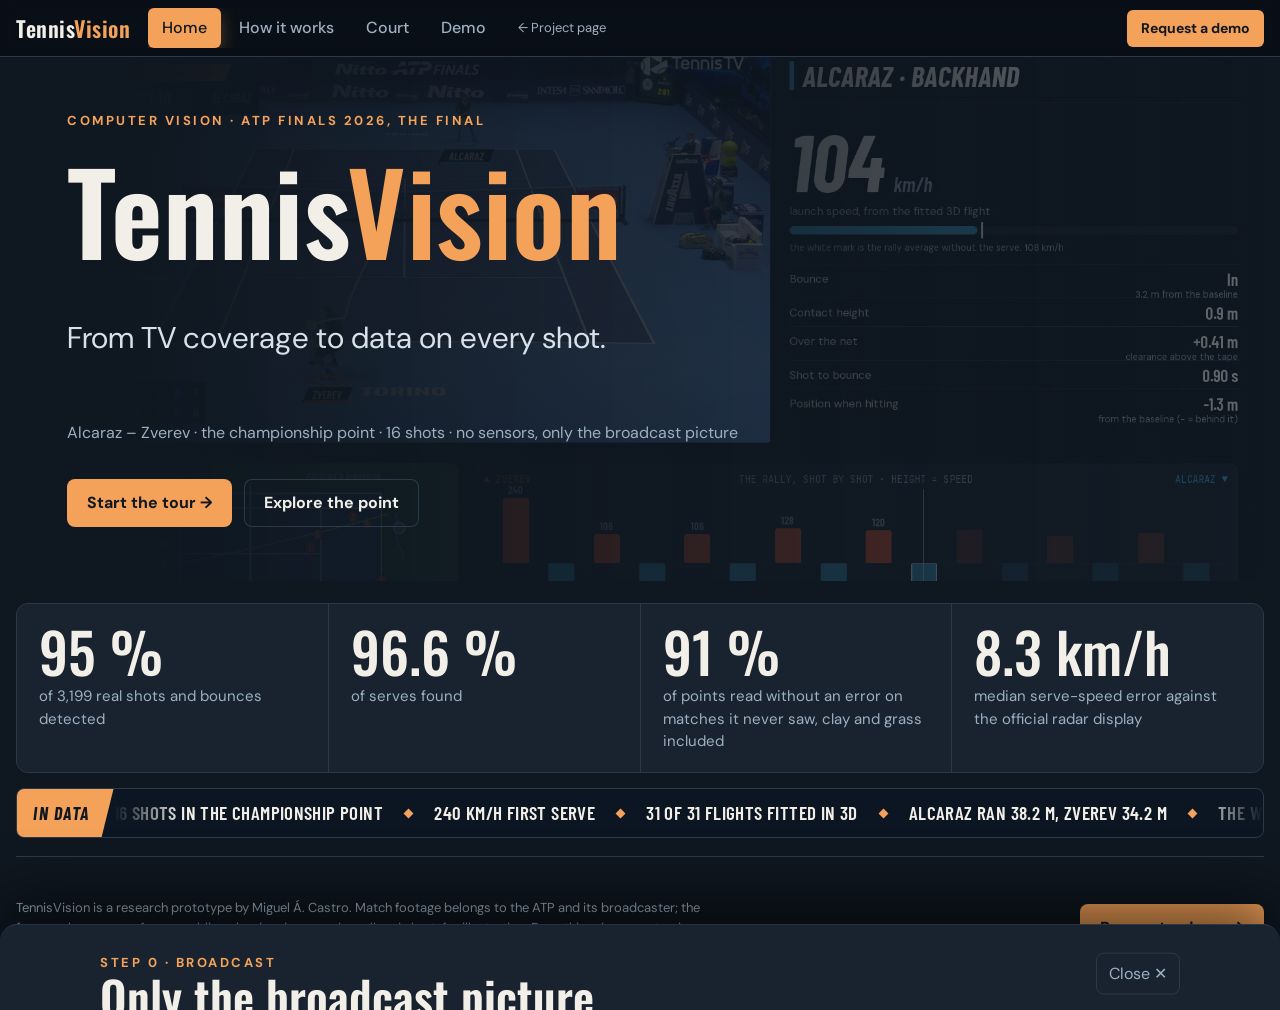
==== tennisvision/index.html @ 3b6f8f76 "TennisVision page as a product landing: grass court hatched in green pencil, robot with headband and" ====
<!doctype html>
<html lang="en">
<head>
<meta charset="utf-8">
<meta name="viewport" content="width=device-width, initial-scale=1, viewport-fit=cover">
<title>TennisVision · Product demo</title>
<meta name="description" content="TennisVision turns ordinary tennis broadcasts into shot-by-shot data: every shot, every bounce, the ball in 3D and both players in court metres.">
<meta property="og:title" content="TennisVision · Product demo">
<meta property="og:description" content="From TV coverage to data on every shot. Shown on the championship point of the 2026 ATP Finals.">
<meta property="og:image" content="https://mtorreslanda.com/assets/img/tennis-board-poster.jpg">
<meta name="theme-color" content="#0f1720">
<link rel="icon" href="../assets/img/favicon.svg" type="image/svg+xml">
<link rel="preconnect" href="https://fonts.googleapis.com"><link rel="preconnect" href="https://fonts.gstatic.com" crossorigin>
<link rel="stylesheet" href="https://fonts.googleapis.com/css2?family=Oswald:wght@400;500;600&family=Barlow+Condensed:ital,wght@0,600;1,600;1,700&family=DM+Sans:opsz,wght@9..40,400;9..40,500;9..40,700&family=JetBrains+Mono:wght@400;600&display=swap">
<link rel="stylesheet" href="tv.css?v=1">
<link rel="stylesheet" href="../assets/css/court-explorer.css?v=1">
<style>
  html, body { margin: 0; }
  .barra-in { gap: 18px; }
  .pedir { margin-left: auto; white-space: nowrap; text-decoration: none; background: var(--ambar); color: var(--noche); font-weight: 700;
           padding: 8px 14px; border-radius: 6px; font-size: 14px; }
  .pedir:hover { filter: brightness(1.08); }
  .volver { color: var(--gris); text-decoration: none; font-size: 13px; white-space: nowrap; }
  .volver:hover { color: var(--crema); }
  .court-tab { max-width: 1280px; margin: 0 auto; padding-block: 22px 32px; }
  .court-tab .cx { padding: 0; background: transparent; }
  .cierre { max-width: 1280px; margin: 0 auto; padding: 28px 0 40px; display: flex; flex-wrap: wrap; gap: 14px 28px; align-items: center;
            justify-content: space-between; border-top: 1px solid var(--borde); }
  .cierre p { color: var(--gris); font-size: 13px; max-width: 80ch; }
  .cierre .btn { text-decoration: none; display: inline-block; }
  .vista > .cierre { margin-inline: auto; }
  .origen { font-size: 12px; letter-spacing: 1.5px; text-transform: uppercase; color: var(--datos); font-weight: 700; }
  @media (max-width: 700px) {
    .volver { display: none; } .marca { font-size: 19px; } .pedir { padding: 7px 10px; font-size: 13px; }
    .barra-in { flex-wrap: wrap; height: auto; padding-block: 8px; row-gap: 6px; }
    .tabs { order: 3; width: 100%; }
    .linea .hito span { display: none; }
  }
</style>
</head>
<body>
<div class="fondos" aria-hidden="true"><i data-v="home" class="on"></i><i data-v="how"></i><i data-v="court"></i><i data-v="demo"></i></div>
<header class="barra">
  <div class="barra-in">
    <div class="marca">Tennis<span>Vision</span></div>
    <nav class="tabs" role="tablist" aria-label="Sections"><span class="tab-ind" id="tab-ind" aria-hidden="true"></span>
      <button class="tab" role="tab" id="t-home" data-vista="home" aria-selected="true">Home</button>
      <button class="tab" role="tab" id="t-how" data-vista="how" aria-selected="false">How it works</button>
      <button class="tab" role="tab" id="t-court" data-vista="court" aria-selected="false">Court</button>
      <button class="tab" role="tab" id="t-demo" data-vista="demo" aria-selected="false">Demo</button>
    </nav>
    <a class="volver" href="../work/tennisvision.html">← Project page</a>
    <a class="pedir" href="../index.html#contact">Request a demo</a>
  </div>
</header>

<main>
<!-- HOME -->
<section class="vista" id="home" role="tabpanel" aria-labelledby="t-home">
  <div class="hero">
    <video src="../assets/img/tennis-board.mp4" poster="../assets/img/tennis-board-poster.jpg" autoplay muted loop playsinline aria-hidden="true"></video>
    <div class="hero-in">
      <div class="eyebrow" data-a="0">Computer vision · ATP Finals 2026, the final</div>
      <h1 class="revela">Tennis<span>Vision</span></h1>
      <p class="sub" data-a="3">From TV coverage to data on every shot.</p>
      <p class="meta" data-a="4">Alcaraz – Zverev · the championship point · 16 shots · no sensors, only the broadcast picture</p>
      <div class="acciones" data-a="5">
        <button class="btn btn-1" data-ir="how">Start the tour →</button>
        <button class="btn btn-2" data-ir="court">Explore the point</button>
      </div>
    </div>
  </div>
  <div class="cifras" aria-label="Results">
    <div class="cifra" data-a="6"><b data-cuenta="96 %">96 %</b><span>of 3,199 real shots and bounces detected</span></div>
    <div class="cifra" data-a="7"><b data-cuenta="99.5 %">99.5 %</b><span>of serves found</span></div>
    <div class="cifra" data-a="8"><b data-cuenta="97 %">97 %</b><span>of points read without an error on matches it never saw, clay and grass included</span></div>
    <div class="cifra" data-a="9"><b data-cuenta="9.5 km/h">9.5 km/h</b><span>median serve-speed error against the official radar display</span></div>
  </div>
  <div class="ticker" data-a="10" aria-label="The championship point in data">
    <div class="ticker-marca">IN DATA</div>
    <div class="ticker-ventana"><div class="ticker-pista" id="ticker"></div></div>
  </div>
</section>

<!-- HOW IT WORKS -->
<section class="vista" id="how" role="tabpanel" aria-labelledby="t-how" hidden>
  <div class="rec">
    <div class="rec-cab">
      <div>
        <div class="eyebrow" data-a="0">One frame, layer by layer · US Open 2026 final, Zverev – Shelton</div>
        <h2 id="rec-titulo" data-a="1">From the TV picture to a decision, in 10 steps</h2>
      </div>
      <div class="paso-actual" aria-live="polite" data-a="2"><small id="paso-num">STEP 0 OF 9</small><span id="paso-nom">Broadcast</span></div>
      <div class="linea" id="linea" data-a="3"><div class="relleno" id="relleno"></div></div>
    </div>
    <div class="escenario" data-a="4" id="escenario" tabindex="0" aria-label="Image of the current step; press to focus">
      <div class="marco">
        <img id="img-a" alt="">
        <img id="img-b" alt="" style="opacity:0">
        <svg viewBox="0 0 1920 1080" preserveAspectRatio="none" aria-hidden="true">
          <defs>
            <mask id="agujeros"><rect width="1920" height="1080" fill="white"/><g id="huecos"></g></mask>
            <marker id="punta" viewBox="0 0 10 10" refX="8" refY="5" markerWidth="7" markerHeight="7" orient="auto-start-reverse"><path d="M0,0 L10,5 L0,10 z" fill="#f2efe8"/></marker>
          </defs>
          <g class="velo" id="velo" opacity="0">
            <rect width="1920" height="1080" fill="#05090d" fill-opacity="0.72" mask="url(#agujeros)"/>
            <g id="marcos"></g>
            <g id="flechas"></g>
          </g>
        </svg>
        <div class="pista-tap">Tap the picture to focus</div>
        <button class="lado izq" id="ant" aria-label="Previous step">‹</button>
        <button class="lado der" id="sig" aria-label="Next step">›</button>
        <div class="hud-esq" id="hud-esq"><button class="mando" id="btn-foco">Focus</button><button class="mando subir" id="btn-fondo">↑ In depth</button></div>
      </div>
      <div class="nota" id="nota" role="note"><h3 id="nota-t"></h3><div id="nota-x"></div><div class="cta">↑ in depth</div></div>
    </div>
  </div>
</section>

<!-- COURT -->
<section class="vista" id="court" role="tabpanel" aria-labelledby="t-court" hidden>
  <div class="court-tab" data-a="0">
    <div class="cx" data-src="../assets/data/tennis-point.json"
         data-links="Download the tracking (50 Hz) ↗|https://github.com/mtorreslanda/tennisvision-showcase/blob/main/data/championship-point-tracking.csv;Every shot and bounce ↗|https://github.com/mtorreslanda/tennisvision-showcase/blob/main/data/championship-point-events.csv"></div>
  </div>
</section>

<!-- DEMO -->
<section class="vista" id="demo" role="tabpanel" aria-labelledby="t-demo" hidden>
  <div class="demo">
    <div>
      <div class="eyebrow" data-a="0">Demo · all together</div>
      <h2 data-a="1">The championship point, live</h2>
    </div>
    <video data-a="2" id="video-demo" src="../assets/img/tennis-board.mp4" poster="../assets/img/tennis-board-poster.jpg" controls playsinline preload="metadata"></video>
    <div class="leyenda" data-a="3">
      <div class="c1"><b>On the video</b>Each player at their feet, the fitted 3D ball in green with its shadow, and a ring on every bounce.</div>
      <div class="c2"><b>Shot card</b>Player and stroke, launch speed against the rally average, bounce in or out, contact height and clearance over the net.</div>
      <div class="c3"><b>From above</b>Every bounce in metres, numbered by the shot that produced it, and both players' paths.</div>
      <div class="c4"><b>Rally strip</b>One bar per shot, Zverev up and Alcaraz down; the height is the launch speed.</div>
    </div>
  </div>
</section>

<footer class="vista"><div class="cierre">
  <p>TennisVision is a research prototype by Miguel Á. Castro. Match footage belongs to the ATP and its broadcaster; the frames shown come from a public upload and are used small and short, for illustration. Everything drawn on top is TennisVision output.</p>
  <a class="btn btn-1" href="../index.html#contact">Request a demo →</a>
</div></footer>
</main>

<div class="cortina" id="cortina"></div>
<aside class="fondo" id="fondo" aria-hidden="true">
  <div class="fondo-in">
    <div class="fondo-cab">
      <div><div class="eyebrow" id="f-eyebrow"></div><h2 id="f-titulo"></h2><div class="origen" id="f-origen"></div></div>
      <button class="cerrar" id="cerrar">Close ✕</button>
    </div>
    <div class="datos3" id="f-datos"></div>
    <div class="cols">
      <div id="f-texto"></div>
      <div><h3>Still hard</h3><p class="falla" id="f-falla"></p><h3 style="margin-top:18px">Built with</h3><p class="herr" id="f-herr"></p></div>
    </div>
  </div>
</aside>

<script>
// Focus boxes in pixels of the 1920x1080 images (tools/tennis/capas_uso.py and pasos_en.py → focos / cajas).
// The tour is the US Open 2026 final, frame 1462 of one rally: Zverev has just hit a backhand and the ball goes to
// Shelton. Home, Court and Demo show the championship point of the ATP Finals: two matches, two venues.
const FINAL = "From a full final processed end to end (US Open 2026, Zverev – Shelton)";
const PASOS = [
  { nom: "Broadcast", img: "tv-uso-layer-0", origen: FINAL, cajas: [[302, 140, 1618, 1000]], nota: [80, 330], flechas: [],
    t: "Only the broadcast picture",
    x: "The input is ordinary TV coverage: 1080p, 60 frames per second. No sensors, no cameras of our own.",
    datos: [["3.4 h", "of video of the final"], ["272", "main-camera shots"], ["237", "points found"]],
    texto: ["The match is cut into shots wherever the production changes camera, and only the main camera, with the whole court in view, is kept.",
            "A shot is almost always one point, from the serve to the end of the rally. Everything that follows runs shot by shot."],
    falla: "Some shots hold two points or start halfway through one; the secondary camera is not used yet.",
    herr: "Shot-boundary detection · the court itself as the camera classifier" },
  { nom: "Scoreboard", img: "tv-uso-layer-1", origen: FINAL, cajas: [[85, 856, 670, 1052]], nota: [760, 700], flechas: [[760, 860, 680, 930]],
    t: "Reading the scoreboard",
    x: "OCR reads the TV graphic: who serves, the score and, comparing with the next point, who won it.",
    datos: [["100/100", "shots read correctly across three tournaments"], ["93/93", "times the server matched the video"], ["213", "score changes in the final, sets and tie-break included"]],
    texto: ["Every broadcaster draws its scoreboard in a different place and style, so only the graphic's area is read and several frames vote on the result.",
            "The score gives every point its context: set, game, who serves and from which side."],
    falla: "The graphic sometimes hides at the start or the end of a shot; then fewer frames get a vote.",
    herr: "OCR on CPU · voting across frames" },
  { nom: "Players", img: "tv-uso-layer-2", origen: FINAL, cajas: [[613, 722, 819, 1002], [1193, 142, 1304, 320]], nota: [880, 560], flechas: [[880, 700, 828, 820], [1100, 560, 1230, 330]],
    t: "Where each player is",
    x: "A detector finds every person, a tracker keeps the two players apart, and the court says where their feet are, in metres.",
    datos: [["101,853", "player positions in the final"], ["3.3 km", "Shelton ran during the points (Zverev 3.0)"], ["29 km/h", "Shelton's top speed"]],
    texto: ["The ground point is the bottom of each box. When the near player is cut off by the bottom of the picture, the feet are estimated from the head instead, with the player's height calibrated in the same shot.",
            "From positions in metres come distances, heat maps, speeds and who hits each ball."],
    falla: "The near player is cut off in 6.8 % of the frames; estimated from the head, the position is still about 25 cm off.",
    herr: "Transformer object detector · multi-object tracker" },
  { nom: "Court", img: "tv-uso-layer-3", origen: FINAL, cajas: [[302, 232, 1618, 884]], nota: [40, 330], flechas: [[560, 420, 640, 470]],
    t: "From pixels to metres",
    x: "A network finds the 14 intersections of the court lines in every frame. With them, any pixel on the ground becomes metres.",
    datos: [["0.68 px", "from the real painted lines (the off-the-shelf model: 2.11)"], ["4,950", "training frames, 5 matches, 3 surfaces"], ["15", "bounces of the final that change from out to in with it"]],
    texto: ["The TV camera zooms during the point, so the conversion is computed frame by frame, not once per shot.",
            "The court network was trained from scratch, and it is three times more precise than the off-the-shelf model it replaced."],
    falla: "Very unusual camera angles, far from the standard main camera, are still untested.",
    herr: "Keypoint network trained from scratch · line refiner" },
  { nom: "Ball", img: "tv-uso-layer-4", origen: FINAL, cajas: [[746, 209, 1302, 565]], nota: [80, 560], flechas: [[600, 600, 770, 535]],
    t: "Finding the ball",
    x: "The ball is a few pixels wide and moves at 200 km/h. One network scans the whole frame; a second one looks again, at native resolution, around the ball's predicted path.",
    datos: [["~75 %", "of frames with the ball found, on test matches"], ["49 %", "of the remaining errors come from not seeing the ball"], ["2", "convolutional heatmap networks"]],
    texto: ["A last pass removes physically impossible jumps: a frame or two where something else (the clock, the scoreboard) looked like the ball.",
            "It is the bottleneck of the whole system: almost half of the remaining errors come from not seeing the ball when it is next to the racket or hidden by a player."],
    falla: "The ball hidden behind the near player at the moment it bounces.",
    herr: "Two convolutional heatmap networks · jump filter" },
  { nom: "Shots & bounces", img: "tv-uso-layer-5", origen: FINAL, cajas: [[1180, 199, 1612, 330], [567, 610, 900, 720]], nota: [1180, 620], flechas: [[1180, 680, 910, 668], [1400, 620, 1380, 340]],
    t: "What happens, and when",
    x: "A video network that fuses image and sound marks shots and bounces. On top, a decoder that knows the rules of tennis arbitrates: shot, bounce, shot…",
    datos: [["96 %", "of 3,199 real shots and bounces detected"], ["195 → 144", "errors on 439 hand-reviewed points, with the rules layer"], ["99.5 %", "of serves found"]],
    texto: ["The network proposes; the rule-aware decoder decides, adds the bounces it missed between two shots and needs a player near the ball for every shot. Each piece was measured point by point before it went in.",
            "From each shot come who hit it and the stroke (serve, forehand, backhand); from each bounce, in or out."],
    falla: "Volleys, and shots with the ball hidden, are still the ones most often missed.",
    herr: "Image + audio event network · rule-aware decoder" },
  { nom: "3D physics", img: "tv-uso-layer-6", origen: FINAL, cajas: [[236, 200, 1320, 860]], nota: [1360, 560], flechas: [[1360, 620, 1060, 560]],
    t: "The ball in the air",
    x: "With gravity, air drag and spin, the 3D flight that passes through the detections is fitted: height, speed and where it lands.",
    datos: [["9.5 km/h", "median serve-speed error against the official radar display (it started at 33)"], ["92 %", "of flights accepted by the quality check"], ["2.4 px", "mean error of the fitted flights on the picture"]],
    texto: ["A flight goes from one event to the next, and the bounce has to touch the ground. In green, what has already flown; dashed, what comes next: Zverev's backhand lands in and reaches Shelton's racket.",
            "The TV camera stays in place but zooms: it is modelled with a fixed centre and a focal length per frame. Drag was calibrated against the official radar."],
    falla: "At the bounce, the outgoing flight can start up to about a metre from where the incoming one ended; the drawing smooths that join.",
    herr: "Flight model with gravity, drag and spin · per-frame camera" },
  { nom: "Full-match analysis", img: "tv-analysis", origen: FINAL, cajas: [[24, 70, 556, 590], [1089, 70, 1872, 590]], nota: [640, 600], flechas: [[640, 660, 560, 560], [1160, 620, 1300, 595]],
    t: "A whole match, in data",
    x: "Every shot, bounce and step of the players ends up in a table. With it, the match can be read without watching it again: where each one hits, how they serve, how much they run.",
    datos: [["1,096", "shots of that final with stroke, speed and bounce"], ["101,853", "player positions during the points"], ["65 %", "of the points of 9 shots or more won by Zverev"]],
    texto: ["The steps before, applied to a full final, give one table per shot, per bounce and per player position.",
            "Zverev looks for the T with his serve (53 % on the deuce side, 60 % on the ad side) and lands 90 % of his groundstrokes in; Shelton 86 %. Shelton covers more ground and reaches higher top speeds."],
    falla: "Balls into the net are still counted as out.",
    herr: "pandas · matplotlib" },
  { nom: "Prediction", img: "tv-prediction", origen: FINAL, cajas: [[80, 200, 1602, 960]], nota: [1560, 40], flechas: [],
    t: "Where will the next shot go?",
    x: "With what is known at this instant (where both players are and where the ball comes from) a model predicts the direction of the next shot.",
    datos: [["51 %", "groundstroke direction, random forest"], ["39 %", "the baseline: always the most frequent direction"], ["51 %", "serve zone: no better than the player's habit (52 %)"]],
    texto: ["A random forest, cross-validated and compared with two simple baselines. What weighs most is where both players stand and where the ball comes from.",
            "It is the step from describing what happened to anticipating what comes next. With more matches and more variables, it can go beyond a single match."],
    falla: "On the serve, one match is not enough (189 serves), and professionals disguise where they serve.",
    herr: "scikit-learn · random forest · logistic regression" },
  { nom: "Technique", img: "tv-technique", origen: FINAL, cajas: [[60, 230, 1860, 870]], nota: [1330, 24], flechas: [],
    t: "What to change: the motion",
    x: "With the player's skeleton (17 body points) the serve motion can be studied: the toss, the shoulders, the hips. The goal is to say what to correct. In research.",
    datos: [["189", "serves analysed with their skeleton"], ["3", "instants: 0.33 s and 0.17 s before contact, and contact"], ["0.78", "pose confidence on the near player (0.60 far)"]],
    texto: ["Posture is measured at contact and 0.17 and 0.33 s before: where the tossed ball is relative to the shoulders, the lean of the trunk, the feet.",
            "The prescriptive step is to compare the motion when the serve works and when it fails, or when the opponent reads it, and point out what changes."],
    falla: "One match does not give enough serves per player to compare motions reliably, and the far player is seen worse than the near one.",
    herr: "17-keypoint pose model, under evaluation" },
];
const TICKER = ["16 shots in the championship point", "240 km/h first serve", "31 of 31 flights fitted in 3D", "Alcaraz ran 38.2 m, Zverev 34.2 m",
  "The winner cleared the net by 0.17 m", "120 km/h backhand to finish it", "3,199 shots and bounces reviewed by hand", "439 points checked shot by shot",
  "97 % clean points on unseen matches", "50 positions per player per second"];

const $ = (s) => document.querySelector(s);
const NS = "http://www.w3.org/2000/svg";
let paso = 0, foco = false, capa = "a";

// the ticker, twice for a seamless loop
(function () {
  const una = TICKER.map((t) => `<span>${t}</span><i aria-hidden="true"></i>`).join("");
  $("#ticker").innerHTML = una + `<span aria-hidden="true" class="copia">${una}</span>`;
})();

// entrance animations: the cascade order comes from data-a
const quieto = matchMedia("(prefers-reduced-motion: reduce)").matches;
document.querySelectorAll("[data-a]").forEach((e) => e.style.setProperty("--d", e.dataset.a));
function anima(v) {
  const sec = $("#" + v);
  sec.classList.remove("anima"); void sec.offsetWidth; sec.classList.add("anima");
  clearTimeout(sec._fin); sec._fin = setTimeout(() => sec.classList.remove("anima"), 2600);   // safeguard: final state always visible
  if (v === "home" && !quieto) cuenta();
}
function cuenta() {
  document.querySelectorAll("[data-cuenta]").forEach((b, k) => {
    const txt = b.dataset.cuenta, m = txt.match(/[\d.]+/), fin = parseFloat(m[0]), dec = (m[0].split(".")[1] || "").length;
    const t0 = performance.now() + 500 + k * 120, dur = 1300;
    let hecho = false;
    const step = (t) => {
      if (hecho) return;
      const k2 = Math.max(0, Math.min(1, (t - t0) / dur)), v = fin * (1 - (1 - k2) ** 4);
      b.textContent = txt.replace(m[0], v.toFixed(dec));
      if (k2 < 1) requestAnimationFrame(step);
    };
    requestAnimationFrame(step);
    setTimeout(() => { hecho = true; b.textContent = txt; }, 500 + k * 120 + dur + 150);
  });
}
function mueveInd() {
  const t = document.querySelector('.tab[aria-selected="true"]'), ind = $("#tab-ind");
  if (t && ind) { ind.style.left = t.offsetLeft + "px"; ind.style.width = t.offsetWidth + "px"; ind.parentElement.classList.toggle("listo", t.offsetWidth > 0); }
}
addEventListener("resize", mueveInd);
document.fonts && document.fonts.ready.then(mueveInd);
if ("ResizeObserver" in window) new ResizeObserver(mueveInd).observe(document.querySelector(".tabs"));

const vistas = ["home", "how", "court", "demo"];
function ver(v) {
  if (!vistas.includes(v)) v = "home";
  vistas.forEach((k) => { $("#" + k).hidden = k !== v; $("#t-" + k).setAttribute("aria-selected", String(k === v)); });
  mueveInd();
  document.querySelectorAll(".fondos i").forEach((f) => f.classList.toggle("on", f.dataset.v === v));
  if (v !== "demo") { const vd = $("#video-demo"); if (vd) vd.pause(); }
  try { history.replaceState(null, "", "#" + v); } catch (e) {}
  anima(v);
  window.scrollTo({ top: 0 });
}
document.querySelectorAll(".tab").forEach((b) => b.addEventListener("click", () => ver(b.dataset.vista)));
document.querySelectorAll("[data-ir]").forEach((b) => b.addEventListener("click", () => ver(b.dataset.ir)));

// timeline: the last three steps (analysis, prediction, technique) are what is done WITH the data
const PRIMER_EXTRA = 7;
const linea = $("#linea");
PASOS.forEach((p, i) => {
  const b = document.createElement("button");
  b.className = i >= PRIMER_EXTRA ? "hito extra" : "hito"; b.type = "button"; b.innerHTML = `<i></i><span>${p.nom}</span>`;
  b.setAttribute("aria-label", `Step ${i}: ${p.nom}`);
  b.addEventListener("click", () => { foco = false; ir(i); });
  linea.appendChild(b);
});
function el(tag, at) { const e = document.createElementNS(NS, tag); for (const k in at) e.setAttribute(k, at[k]); return e; }
function pinta() {
  const p = PASOS[paso];
  const src = `img/${p.img}.jpg`, vis = $("#img-" + capa), otra = $("#img-" + (capa === "a" ? "b" : "a"));
  if (!vis.getAttribute("src")) { vis.src = src; vis.style.opacity = 1; }
  else if (!vis.src.endsWith(src)) { otra.src = src; otra.style.opacity = 1; vis.style.opacity = 0; capa = capa === "a" ? "b" : "a"; }
  $("#paso-num").textContent = (paso >= PRIMER_EXTRA ? "WITH THE DATA · " : "") + `STEP ${paso} OF ${PASOS.length - 1}`;
  $("#paso-num").parentElement.classList.toggle("extra", paso >= PRIMER_EXTRA);
  if ($("#paso-nom").textContent !== p.nom) { const pn = $("#paso-nom"); pn.textContent = p.nom; pn.classList.remove("cambia"); void pn.offsetWidth; pn.classList.add("cambia"); }
  [...linea.querySelectorAll(".hito")].forEach((h, i) => { h.classList.toggle("actual", i === paso); h.classList.toggle("hecho", i < paso); });
  $("#relleno").style.width = `${(90 * Math.min(paso, PRIMER_EXTRA - 1)) / (PASOS.length - 1)}%`;
  const huecos = $("#huecos"), marcos = $("#marcos"), flechas = $("#flechas");
  huecos.replaceChildren(); marcos.replaceChildren(); flechas.replaceChildren();
  p.cajas.forEach(([x0, y0, x1, y1]) => {
    huecos.appendChild(el("rect", { x: x0, y: y0, width: x1 - x0, height: y1 - y0, rx: 14, fill: "black" }));
    marcos.appendChild(el("rect", { x: x0, y: y0, width: x1 - x0, height: y1 - y0, rx: 14, fill: "none", stroke: "#f4a259", "stroke-width": 5 }));
  });
  p.flechas.forEach(([x0, y0, x1, y1]) => flechas.appendChild(el("line", { x1: x0, y1: y0, x2: x1, y2: y1, stroke: "#f2efe8", "stroke-width": 5, "marker-end": "url(#punta)" })));
  $("#velo").setAttribute("opacity", foco ? 1 : 0);
  $("#escenario").classList.toggle("foco", foco);
  const n = $("#nota");
  n.style.left = `${(100 * p.nota[0]) / 1920}%`; n.style.top = `${(100 * p.nota[1]) / 1080}%`;
  $("#nota-t").textContent = p.t; $("#nota-x").textContent = p.x;
  $("#btn-foco").textContent = foco ? "Unfocus" : "Focus";
  $("#f-eyebrow").textContent = `Step ${paso} · ${p.nom}`;
  $("#f-titulo").textContent = p.t;
  $("#f-origen").textContent = p.origen || "";
  $("#f-datos").innerHTML = p.datos.map(([b, s]) => `<div class="dato"><b>${b}</b><span>${s}</span></div>`).join("");
  $("#f-texto").innerHTML = p.texto.map((t) => `<p>${t}</p>`).join("");
  $("#f-falla").textContent = p.falla; $("#f-herr").textContent = p.herr;
}
let tHud = null;
function hud() {
  const e = $("#escenario"); e.classList.add("hud-on"); clearTimeout(tHud);
  tHud = setTimeout(() => { if (!e.querySelector(".lado:hover, .hud-esq:hover")) e.classList.remove("hud-on"); }, 2600);
}
function ir(i) {
  paso = Math.max(0, Math.min(PASOS.length - 1, i)); pinta(); hud();
  $("#ant").disabled = paso === 0 && !foco; $("#sig").disabled = paso === PASOS.length - 1 && foco;
}
function alternaFoco(v) { foco = v ?? !foco; pinta(); $("#ant").disabled = paso === 0 && !foco; $("#sig").disabled = paso === PASOS.length - 1 && foco; }
function fondo(abrir) {
  $("#fondo").classList.toggle("abierto", abrir); $("#cortina").classList.toggle("on", abrir);
  $("#fondo").setAttribute("aria-hidden", String(!abrir));
}
// → : first the next step, then its focus; ← : the other way round
function avanza() { if (!foco) alternaFoco(true); else if (paso < PASOS.length - 1) { foco = false; ir(paso + 1); } hud(); }
function retrocede() { if (foco) alternaFoco(false); else if (paso > 0) { foco = true; ir(paso - 1); } hud(); }
$("#ant").addEventListener("click", retrocede);
$("#sig").addEventListener("click", avanza);
$("#btn-foco").addEventListener("click", () => alternaFoco());
$("#escenario").addEventListener("click", () => alternaFoco());
$("#escenario").addEventListener("mousemove", hud);
["#hud-esq", "#ant", "#sig"].forEach((q) => $(q).addEventListener("click", (e) => e.stopPropagation()));
$("#btn-fondo").addEventListener("click", () => fondo(true));
$("#nota").addEventListener("click", (e) => { e.stopPropagation(); fondo(true); });
$("#cerrar").addEventListener("click", () => fondo(false));
$("#cortina").addEventListener("click", () => fondo(false));
document.addEventListener("keydown", (e) => {
  if ($("#how").hidden) return;
  if (e.key === "ArrowRight") { avanza(); e.preventDefault(); }
  else if (e.key === "ArrowLeft") { retrocede(); e.preventDefault(); }
  else if (e.key === " " || e.key === "f") { alternaFoco(); e.preventDefault(); }
  else if (e.key === "ArrowUp" || e.key === "Enter") { fondo(true); e.preventDefault(); }
  else if (e.key === "ArrowDown" || e.key === "Escape") { fondo(false); e.preventDefault(); }
});
PASOS.forEach((p) => { const i = new Image(); i.src = `img/${p.img}.jpg`; });
ir(0);
ver((location.hash || "").slice(1));
// the section ids match the #token, so the browser jumps to them on load: start at the top
addEventListener("load", () => { window.scrollTo(0, 0); mueveInd(); });
</script>
<script src="../assets/js/court-explorer.js?v=1"></script>
</body>
</html>
---- tennisvision/tv.css ----
/* Layout: una retransmisión — pantalla oscura, la imagen de la tele en el centro, una línea de tiempo de pasos abajo
   y rótulos como los grafismos de la tele. Un solo look oscuro, a propósito. */
:root {
  --noche: #0f1720;      /* fondo */
  --panel: #18232f;      /* superficies */
  --borde: #2a3a4a;
  --crema: #f2efe8;      /* texto */
  --gris: #9db0c1;       /* texto secundario */
  --ambar: #f4a259;      /* acento (como la presentación) */
  --zverev: #e4572e;
  --shelton: #3a9cc5;
  --verde: #9be86a;      /* la pelota 3D */
  --datos: #6fd3c5;      /* lo que se hace con los datos (análisis, predicción, prescripción) */
  --display: 'Oswald', 'Arial Narrow', Arial, sans-serif;
  --body: 'DM Sans', 'Segoe UI', Arial, sans-serif;
  --mono: 'JetBrains Mono', Consolas, monospace;
  --deporte: 'Barlow Condensed', 'Arial Narrow', Arial, sans-serif;   /* marcadores y cifras, como en la tele */
  color-scheme: dark;
}
html, body { height: 100%; }
body { background: var(--noche); color: var(--crema); font-family: var(--body); font-size: 16px; line-height: 1.5; }
body::before { content: ""; position: fixed; inset: 0 0 auto; height: env(safe-area-inset-top, 0px); z-index: 10; background: var(--noche); }
a { color: var(--ambar); }
button { font: inherit; color: inherit; }
:focus-visible { outline: 2px solid var(--ambar); outline-offset: 2px; }

/* barra de pestañas */
.barra { position: sticky; top: env(safe-area-inset-top, 0px); z-index: 5; background: rgb(6 10 16 / .55);
  backdrop-filter: blur(8px); border-bottom: 1px solid var(--borde);
  padding-left: max(16px, env(safe-area-inset-left, 0px)); padding-right: max(16px, env(safe-area-inset-right, 0px)); }
.barra-in { max-width: 1280px; margin: 0 auto; display: flex; align-items: center; gap: 24px; height: 56px; }
.marca { font-family: var(--display); font-weight: 600; font-size: 22px; letter-spacing: .5px; white-space: nowrap; }
.marca span { color: var(--ambar); }
.tabs { display: flex; gap: 4px; overflow-x: auto; scrollbar-width: none; }
.tab { background: none; border: 0; padding: 8px 14px; border-radius: 6px; color: var(--gris); font-weight: 500; cursor: pointer; white-space: nowrap; }
.tab:hover { color: var(--crema); background: var(--panel); }
.tab[aria-selected="true"] { color: var(--noche); background: var(--ambar); }

.vista { padding-left: max(16px, env(safe-area-inset-left, 0px)); padding-right: max(16px, env(safe-area-inset-right, 0px)); }
.ancho { max-width: 1280px; margin: 0 auto; }
.eyebrow { font-size: 13px; font-weight: 700; letter-spacing: 2.5px; text-transform: uppercase; color: var(--ambar); }
h1, h2, h3 { font-family: var(--display); font-weight: 600; line-height: 1.08; text-wrap: balance; margin: 0; }

/* ---------- INICIO ---------- */
.hero { position: relative; overflow: hidden; border-radius: 0 0 18px 18px; margin: 0 auto; max-width: 1280px; }
.hero video { position: absolute; inset: 0; width: 100%; height: 100%; object-fit: cover; opacity: .38; }
.hero::after { content: ""; position: absolute; inset: 0; background: linear-gradient(90deg, var(--noche) 8%, color-mix(in srgb, var(--noche) 55%, transparent) 60%, transparent); }
.hero-in { position: relative; z-index: 1; padding: clamp(18px, 6vh, 96px) clamp(16px, 4vw, 56px); display: grid; gap: clamp(8px, 2vh, 22px); max-width: 760px; }
.hero h1 { font-size: clamp(48px, min(10vw, 12.5vh), 120px); letter-spacing: .5px; }
.hero .sub { font-size: clamp(18px, min(2.6vw, 3.4vh), 30px); color: #d6e1ea; max-width: 30ch; line-height: 1.3; }
.hero .meta { color: var(--gris); }
.acciones { display: flex; flex-wrap: wrap; gap: 12px; }
.btn { border: 0; border-radius: 8px; padding: 12px 20px; font-weight: 700; cursor: pointer; }
.btn-1 { background: var(--ambar); color: var(--noche); }
.btn-2 { background: transparent; color: var(--crema); box-shadow: inset 0 0 0 1px var(--borde); }
.btn-2:hover { box-shadow: inset 0 0 0 1px var(--gris); }
.cifras { max-width: 1280px; margin: clamp(10px, 2.4vh, 28px) auto clamp(8px, 1.6vh, 18px); display: grid; grid-template-columns: repeat(4, minmax(0, 1fr)); gap: 1px; background: var(--borde); border: 1px solid var(--borde); border-radius: 12px; overflow: hidden; }
.cifra { background: var(--panel); padding: clamp(10px, 2.2vh, 22px) 22px; display: grid; gap: 6px; align-content: start; }
.cifra b { font-family: var(--display); font-size: clamp(30px, min(5vw, 6.2vh), 60px); font-weight: 500; line-height: 1; font-variant-numeric: tabular-nums; }
.cifra span { color: var(--gris); font-size: 15px; }
@media (max-width: 760px) { .cifras { grid-template-columns: repeat(2, minmax(0, 1fr)); } }

/* ---------- RECORRIDO ---------- */
.rec { max-width: 1280px; margin: 0 auto; padding-block: 14px 32px; display: grid; gap: 12px; }
@media (min-width: 701px) { .rec > .escenario, .rec > .linea, .rec > .mandos { width: min(100%, calc((100vh - 245px) * 16 / 9)); margin-inline: auto; } }
.pis-cab { background: linear-gradient(105deg, #1c3f68 0%, #142c48 45%, var(--noche) 100%); border-radius: 14px;
  padding: 16px 22px; box-shadow: inset 4px 0 0 var(--ambar); }
.rec-cab { display: flex; flex-wrap: wrap; align-items: end; justify-content: space-between; gap: 8px 24px; }
.paso-actual { display: grid; justify-items: end; gap: 2px; }
.rec-cab .linea { flex-basis: 100%; margin-top: 6px; padding-top: 2px; }
.rec-cab .linea::before, .rec-cab .linea .relleno { top: 13.5px; height: 1px; z-index: 0; }
.rec-cab .linea::before { right: 35%; }
.rec-cab .linea::after { content: ""; position: absolute; left: 65%; right: 5%; top: 13px; height: 2px; z-index: 0;
  background: repeating-linear-gradient(90deg, var(--datos) 0 6px, transparent 6px 12px); opacity: .7; }
.rec-cab .hito.extra { color: color-mix(in srgb, var(--datos) 75%, var(--gris)); }
.rec-cab .hito.extra i { box-shadow: inset 0 0 0 2px var(--datos); border-radius: 2px; transform: rotate(45deg); }
.rec-cab .hito.extra.hecho i { background: var(--datos); }
.rec-cab .hito.extra.actual i { background: var(--crema); box-shadow: 0 0 0 3px color-mix(in srgb, var(--datos) 60%, transparent); }
.rec-cab .hito.extra.actual { border-bottom-color: var(--datos); }
.rec-cab .hito.extra.actual span, .rec-cab .hito.extra:hover span { color: var(--datos); }
.paso-actual.extra small { color: var(--datos); }
.rec-cab .hito { z-index: 1; gap: 6px; padding-bottom: 6px; border-bottom: 2px solid transparent; transition: border-color .3s, color .3s; }
.rec-cab .hito i { width: 10px; height: 10px; margin-top: 3px; position: relative; z-index: 1; }
.rec-cab .hito.actual i { box-shadow: 0 0 0 3px color-mix(in srgb, var(--ambar) 55%, transparent); }
.rec-cab .hito span { font-size: 12px; letter-spacing: .8px; text-transform: uppercase; font-weight: 600; }
.rec-cab .hito.actual { border-bottom-color: var(--ambar); }
.rec-cab .hito:hover span { color: var(--crema); }
.paso-actual small { font-family: var(--mono); font-size: 13px; color: var(--ambar); letter-spacing: 1.5px; }
.paso-actual span { font-family: var(--display); font-size: clamp(24px, 2.6vw, 34px); font-weight: 600; line-height: 1; }
.rec-cab h2 { font-size: clamp(28px, 3.4vw, 42px); }
.rec-cab .ayuda { color: var(--gris); font-size: 14px; }
kbd { font-family: var(--mono); font-size: 12px; border: 1px solid var(--borde); border-bottom-width: 2px; border-radius: 4px; padding: 1px 6px; color: var(--crema); }
.escenario { position: relative; aspect-ratio: 16 / 9; max-width: 100%; border-radius: 12px; overflow: hidden; background: #000; box-shadow: 0 20px 60px rgb(0 0 0 / .45); cursor: pointer; }
.escenario img { position: absolute; inset: 0; width: 100%; height: 100%; object-fit: cover; transition: opacity .45s ease; }
.escenario svg { position: absolute; inset: 0; width: 100%; height: 100%; pointer-events: none; }
.velo { transition: opacity .35s ease; }
.rotulo-paso { position: absolute; left: 2%; top: 3%; background: color-mix(in srgb, var(--noche) 82%, transparent); padding: 6px 12px 7px; border-radius: 6px;
  font-family: var(--display); font-size: clamp(14px, 1.7vw, 22px); letter-spacing: .5px; display: flex; gap: 10px; align-items: baseline; }
.rotulo-paso small { font-family: var(--mono); font-size: .62em; color: var(--ambar); }
.nota { position: absolute; width: 27%; background: var(--crema); color: #14202b; border-radius: 10px; padding: 1.1% 1.3%;
  box-shadow: 0 14px 36px rgb(0 0 0 / .5); font-size: clamp(11px, 1.15vw, 16px); line-height: 1.4; transition: opacity .3s ease, transform .3s ease; }
.nota h3 { font-size: 1.35em; margin-bottom: .3em; color: #14202b; }
.nota .cta { margin-top: .5em; font-weight: 700; color: #a8521a; font-size: .9em; }
.escenario:not(.foco) .nota { opacity: 0; transform: translateY(8px); pointer-events: none; }
.pista-tap { position: absolute; right: 2%; bottom: 4%; font-size: clamp(11px, 1vw, 14px); color: var(--crema); background: color-mix(in srgb, var(--noche) 80%, transparent); padding: 5px 10px; border-radius: 99px; }
.escenario.foco .pista-tap { opacity: 0; }

/* línea de tiempo */
.linea { position: relative; display: grid; grid-template-columns: repeat(10, minmax(0, 1fr)); padding-top: 6px; }
.linea::before { content: ""; position: absolute; left: 5%; right: 5%; top: 18px; height: 2px; background: var(--borde); }
.linea .relleno { position: absolute; left: 5%; top: 18px; height: 2px; background: var(--ambar); transition: width .4s ease; }
.hito { position: relative; background: none; border: 0; cursor: pointer; display: grid; justify-items: center; gap: 8px; padding: 4px 2px; color: var(--gris); min-width: 0; }
.hito i { width: 16px; height: 16px; border-radius: 50%; background: var(--noche); box-shadow: inset 0 0 0 2px var(--borde); transition: all .3s; }
.hito.hecho i { background: var(--ambar); box-shadow: none; }
.hito.actual i { background: var(--crema); box-shadow: 0 0 0 4px color-mix(in srgb, var(--ambar) 55%, transparent); }
.hito span { font-size: clamp(11px, 1.15vw, 14px); font-weight: 500; text-align: center; overflow-wrap: anywhere; }
.hito.actual span { color: var(--crema); font-weight: 700; }
.mandos { display: flex; justify-content: space-between; align-items: center; gap: 12px; flex-wrap: wrap; }
.mandos .grupo { display: flex; gap: 8px; }
.mando { background: var(--panel); border: 1px solid var(--borde); border-radius: 8px; padding: 9px 14px; cursor: pointer; font-weight: 500; }
.mando:hover { border-color: var(--gris); }
.mando.subir { background: var(--ambar); color: var(--noche); border-color: var(--ambar); font-weight: 700; }

/* panel «a fondo» que sube */
.fondo { position: fixed; inset: auto 0 0 0; z-index: 20; max-height: 78vh; overflow-y: auto; background: var(--panel); border-top: 1px solid var(--borde);
  border-radius: 18px 18px 0 0; box-shadow: 0 -24px 60px rgb(0 0 0 / .55); transform: translateY(105%); transition: transform .45s cubic-bezier(.2, .8, .2, 1);
  padding: 28px max(16px, env(safe-area-inset-right, 0px)) calc(32px + env(safe-area-inset-bottom, 0px)) max(16px, env(safe-area-inset-left, 0px)); }
.fondo.abierto { transform: none; }
.fondo-in { max-width: 1080px; margin: 0 auto; display: grid; gap: 22px; }
.fondo-cab { display: flex; justify-content: space-between; align-items: start; gap: 16px; }
.fondo-cab h2 { font-size: clamp(30px, 3.6vw, 46px); }
.cerrar { background: none; border: 1px solid var(--borde); border-radius: 8px; padding: 8px 12px; cursor: pointer; color: var(--gris); }
.datos3 { display: grid; grid-template-columns: repeat(3, minmax(0, 1fr)); gap: 12px; }
.dato { border: 1px solid var(--borde); border-radius: 10px; padding: 14px 16px; display: grid; gap: 4px; align-content: start; }
.dato b { font-family: var(--display); font-size: clamp(30px, 3.4vw, 42px); font-weight: 500; line-height: 1; color: var(--ambar); font-variant-numeric: tabular-nums; }
.dato span { color: var(--gris); font-size: 14px; }
.cols { display: grid; grid-template-columns: minmax(0, 1.5fr) minmax(0, 1fr); gap: 28px; }
.cols p { margin: 0 0 12px; max-width: 64ch; }
.cols h3 { font-size: 20px; margin-bottom: 8px; font-family: var(--body); font-weight: 700; }
.falla { border-left: 3px solid var(--zverev); padding-left: 14px; color: #d8dee4; }
.herr { font-family: var(--mono); font-size: 13px; color: var(--gris); }
@media (max-width: 760px) { .datos3, .cols { grid-template-columns: minmax(0, 1fr); } }
.cortina { position: fixed; inset: 0; z-index: 15; background: rgb(0 0 0 / .45); opacity: 0; pointer-events: none; transition: opacity .3s; }
.cortina.on { opacity: 1; pointer-events: auto; }

/* en pantallas estrechas la nota va debajo de la imagen */
@media (max-width: 700px) {
  .nota { position: static; width: auto; margin-top: 10px; font-size: 15px; padding: 14px; }
  .escenario:not(.foco) .nota { display: none; }
  .escenario { overflow: visible; aspect-ratio: auto; background: none; box-shadow: none; }
  .marco { position: relative; aspect-ratio: 16 / 9; border-radius: 10px; overflow: hidden; background: #000; }
  .linea { grid-template-columns: repeat(5, minmax(0, 1fr)); row-gap: 10px; }
  .linea::before, .linea .relleno { display: none; }
}
@media (min-width: 701px) { .marco { position: absolute; inset: 0; } }

/* ---------- DEMO ---------- */
.demo { max-width: 1280px; margin: 0 auto; padding-block: clamp(10px, 2vh, 22px) clamp(12px, 2vh, 32px); display: grid; gap: clamp(8px, 1.6vh, 18px); }
.demo h2 { font-size: clamp(28px, 3.4vw, 42px); }
.demo video { width: min(100%, calc((100vh - 300px) * 16 / 9)); justify-self: center; max-width: 100%; border-radius: 12px; background: #000; box-shadow: 0 20px 60px rgb(0 0 0 / .45); }
.leyenda { display: grid; grid-template-columns: repeat(4, minmax(0, 1fr)); gap: 12px; }
.leyenda div { border-top: 3px solid var(--borde); padding-top: 10px; color: #d8dee4; font-size: 15px; }
.leyenda b { display: block; color: var(--crema); font-size: 16px; margin-bottom: 2px; }
.leyenda .c1 { border-color: var(--verde); } .leyenda .c2 { border-color: var(--shelton); } .leyenda .c3 { border-color: var(--zverev); } .leyenda .c4 { border-color: var(--ambar); }
@media (max-width: 760px) { .leyenda { grid-template-columns: repeat(2, minmax(0, 1fr)); } }

/* mandos del recorrido sobre la imagen, como en un reproductor */
.hud { position: absolute; left: 0; right: 0; top: 0; padding: 14px 22px 34px; display: grid; gap: 8px;
  background: linear-gradient(to bottom, rgb(5 9 13 / .96) 0%, rgb(5 9 13 / .82) 55%, rgb(5 9 13 / 0) 100%);
  opacity: 0; transform: translateY(-14px); transition: opacity .35s ease, transform .35s ease; }
.escenario.hud-on .hud { opacity: 1; transform: none; }
.hud-esq { position: absolute; right: 18px; bottom: 16px; display: flex; gap: 8px; opacity: 0; transform: translateY(12px); transition: opacity .35s ease, transform .35s ease; }
.escenario.hud-on .hud-esq { opacity: 1; transform: none; }
.hud-esq .mando { background: rgb(15 23 32 / .7); border-color: rgb(242 239 232 / .25); backdrop-filter: blur(6px); color: var(--crema); }
.hud-esq .mando.subir { background: var(--ambar); color: var(--noche); border-color: var(--ambar); }
.hud .linea::before { background: rgb(242 239 232 / .25); }
.hud .hito { color: #c9d4de; }
.hud .hito.actual span { color: #fff; }
.hud .hito i { background: rgb(15 23 32 / .7); box-shadow: inset 0 0 0 2px rgb(242 239 232 / .45); }
.hud .hito.hecho i { background: var(--ambar); box-shadow: none; }
.hud .hito.actual i { background: #fff; box-shadow: 0 0 0 4px color-mix(in srgb, var(--ambar) 60%, transparent); }
.hud-bot { display: flex; justify-content: space-between; align-items: center; gap: 12px; flex-wrap: wrap; }
.hud-ayuda { font-size: 13px; color: #c9d4de; }
.hud .mando { background: rgb(15 23 32 / .6); border-color: rgb(242 239 232 / .25); backdrop-filter: blur(6px); color: var(--crema); }
.hud .mando.subir { background: var(--ambar); color: var(--noche); border-color: var(--ambar); }
.lado { position: absolute; top: 46%; width: 54px; height: 54px; border-radius: 50%; border: 1px solid rgb(242 239 232 / .3);
  background: rgb(15 23 32 / .55); backdrop-filter: blur(6px); color: var(--crema); font-size: 34px; line-height: 1; cursor: pointer;
  opacity: 0; transition: opacity .35s ease, transform .35s ease, background .2s; display: grid; place-items: center; padding-bottom: 4px; }
.lado.izq { left: 16px; transform: translate(-10px, -50%); } .lado.der { right: 16px; transform: translate(10px, -50%); }
.escenario.hud-on .lado { opacity: 1; transform: translate(0, -50%); }
.lado:hover { background: rgb(244 162 89 / .85); color: var(--noche); }
.lado:disabled { opacity: 0 !important; pointer-events: none; }
.escenario.hud-on .pista-tap { opacity: 0; }
.pista-tap { right: auto; left: 2%; transition: opacity .3s; }
@media (max-width: 700px) { .hud, .hud-esq { opacity: 1; transform: none; } .hud { padding: 10px 10px 16px; } .hud .hito span { display: none; } .lado { opacity: 1; transform: translate(0, -50%); width: 40px; height: 40px; font-size: 26px; } }

/* ---------- animaciones (parten de su estado final visible: fill-mode backwards) ---------- */
.anima [data-a] { animation: entra .75s cubic-bezier(.2, .8, .2, 1) backwards; animation-delay: calc(var(--d, 0) * 90ms + 60ms); }
@keyframes entra { from { opacity: 0; transform: translateY(18px); filter: blur(6px); } }
.hero h1 span { color: var(--ambar); }
.anima .revela { animation: revela 1.1s cubic-bezier(.7, 0, .2, 1) .15s backwards; }
@keyframes revela { from { clip-path: inset(0 100% 0 0); letter-spacing: 8px; } to { clip-path: inset(0 0 0 0); } }
.hero h1 { position: relative; width: max-content; max-width: 100%; }
.anima .hero h1::after { content: ""; position: absolute; left: 0; right: 0; bottom: 6%; height: 4px; background: var(--ambar);
  transform-origin: left; animation: subraya 1.4s cubic-bezier(.7, 0, .2, 1) .25s both; }
@keyframes subraya { 0% { transform: scaleX(0); opacity: 1; } 60% { transform: scaleX(1); opacity: 1; } 100% { transform: scaleX(1); opacity: 0; } }
.anima .hero video { animation: aclara 2.2s ease backwards; }
@keyframes aclara { from { opacity: 0; transform: scale(1.06); } }
.anima .entra-der { animation: der .8s cubic-bezier(.2, .8, .2, 1) .35s backwards; }
@keyframes der { from { opacity: 0; transform: translateX(40px); } }
.cifra { transition: transform .3s ease, background .3s; }
.cifra:hover { transform: translateY(-3px); background: #1d2a38; }
#paso-nom.cambia { animation: cambia .45s cubic-bezier(.2, .8, .2, 1); }
@keyframes cambia { from { opacity: 0; transform: translateY(12px); } }
.fondo.abierto .dato { animation: entra .6s cubic-bezier(.2, .8, .2, 1) backwards; }
.fondo.abierto .dato:nth-child(2) { animation-delay: .08s; } .fondo.abierto .dato:nth-child(3) { animation-delay: .16s; }
.fondo.abierto .cols { animation: entra .6s cubic-bezier(.2, .8, .2, 1) .22s backwards; }
.btn-1 { position: relative; overflow: hidden; }
.btn-1::after { content: ""; position: absolute; inset: 0; background: linear-gradient(100deg, transparent 30%, rgb(255 255 255 / .45) 50%, transparent 70%);
  transform: translateX(-120%); animation: brillo 3.6s ease-in-out 1.6s infinite; }
@keyframes brillo { 0%, 70% { transform: translateX(-120%); } 100% { transform: translateX(120%); } }
.tab[aria-selected="true"] { box-shadow: 0 6px 18px rgb(244 162 89 / .25); }

.ticker { max-width: 1280px; margin: 0 auto clamp(10px, 2vh, 24px); display: flex; align-items: stretch; background: #0b1622; border: 1px solid var(--borde); border-radius: 8px; overflow: hidden; }
.ticker-marca { background: var(--ambar); color: var(--noche); font-family: var(--deporte); font-style: italic; font-weight: 700; font-size: 18px;
  letter-spacing: 1.5px; padding: 10px 16px; display: grid; place-items: center; white-space: nowrap; clip-path: polygon(0 0, 100% 0, calc(100% - 12px) 100%, 0 100%); padding-right: 24px; }
.ticker-ventana { flex: 1; min-width: 0; overflow: hidden; -webkit-mask-image: linear-gradient(90deg, transparent, #000 6%, #000 94%, transparent); mask-image: linear-gradient(90deg, transparent, #000 6%, #000 94%, transparent); }
.ticker-pista { display: flex; width: max-content; align-items: center; animation: cinta 55s linear infinite; }
.ticker-pista span { font-family: var(--deporte); font-weight: 600; font-size: 19px; letter-spacing: .4px; text-transform: uppercase; color: var(--crema); padding: 10px 0; white-space: nowrap; display: inline-flex; align-items: center; }
.ticker-pista .copia { padding: 0; }
.ticker-pista i { width: 7px; height: 7px; background: var(--ambar); transform: rotate(45deg); margin: 0 22px; flex: none; display: inline-block; }
.ticker:hover .ticker-pista { animation-play-state: paused; }
@keyframes cinta { to { transform: translateX(-50%); } }
.tabs { position: relative; }
.tab { position: relative; z-index: 1; }
.tab[aria-selected="true"] { background: transparent; box-shadow: none; color: var(--crema); }
.tabs.listo .tab[aria-selected="true"] { color: var(--noche); transition: color .2s .25s; }
.tab-ind { position: absolute; z-index: 0; top: 0; bottom: 0; left: 0; width: 0; border-radius: 6px; background: var(--ambar);
  box-shadow: 0 6px 18px rgb(244 162 89 / .3); transition: left .45s cubic-bezier(.65, 0, .25, 1), width .45s cubic-bezier(.65, 0, .25, 1); }

.fondos { position: fixed; inset: 0; z-index: -1; pointer-events: none; }
.fondos i { position: absolute; inset: 0; opacity: 0; transition: opacity .9s ease; }
.fondos i.on { opacity: 1; }
.fondos [data-v="home"] { background: var(--noche); }
.fondos [data-v="how"] { background:
  radial-gradient(1200px 720px at 12% -12%, rgb(64 118 204 / .34), transparent 62%),
  radial-gradient(900px 620px at 100% 105%, rgb(244 162 89 / .09), transparent 62%),
  linear-gradient(180deg, #0c1728 0%, #090f1a 100%); }
.fondos [data-v="court"] { background:
  radial-gradient(1100px 700px at 88% -12%, rgb(52 170 140 / .30), transparent 62%),
  radial-gradient(850px 620px at 0% 105%, rgb(58 156 197 / .16), transparent 62%),
  linear-gradient(180deg, #0a1b1c 0%, #071214 100%); }
.fondos [data-v="demo"] { background:
  radial-gradient(1250px 800px at 50% -22%, rgb(128 96 220 / .30), transparent 62%),
  radial-gradient(820px 600px at 100% 105%, rgb(228 87 46 / .11), transparent 62%),
  linear-gradient(180deg, #110f20 0%, #09080f 100%); }
.pis-cab { background: linear-gradient(105deg, #145049 0%, #0f3134 45%, transparent 100%) !important; box-shadow: inset 4px 0 0 var(--datos) !important; }

@media (prefers-reduced-motion: reduce) { * { transition: none !important; animation: none !important; } .hero video { display: none; } }
---- assets/css/court-explorer.css ----
/* TennisVision court explorer: the point from above, shot by shot, in the broadcast-graphics skin of the
   TennisVision product (dark, Oswald / Barlow Condensed). Shared by the project page (as a TV screen on the
   sheet) and the product microsite (its Court tab). Everything is scoped under .cx. */
.cx {
  --noche: #0f1720; --panel: #18232f; --borde: #2a3a4a; --crema: #f2efe8; --gris: #9db0c1; --ambar: #f4a259; --verde: #9be86a;
  --cx-display: 'Oswald', 'Arial Narrow', Arial, sans-serif; --cx-body: 'DM Sans', 'Segoe UI', Arial, sans-serif;
  --cx-mono: 'JetBrains Mono', Consolas, monospace; --cx-sport: 'Barlow Condensed', 'Arial Narrow', Arial, sans-serif;
  color-scheme: dark; background: var(--noche); color: var(--crema); font-family: var(--cx-body); font-size: 16px; line-height: 1.5;
  display: grid; gap: 16px; padding: clamp(14px, 2.4vw, 26px); border-radius: 14px; min-width: 0;
}
.cx button { font: inherit; color: inherit; }
.cx :focus-visible { outline: 2px solid var(--ambar); outline-offset: 2px; }
.cx h2, .cx h3 { margin: 0; line-height: 1.08; }
.cx-cab { display: flex; justify-content: space-between; align-items: end; gap: 16px 32px; flex-wrap: wrap; }
.cx-eyebrow { font-size: 13px; font-weight: 700; letter-spacing: 2.5px; text-transform: uppercase; color: var(--ambar); }
.cx-cab h2 { font-family: var(--cx-sport); font-style: italic; font-weight: 700; font-size: clamp(34px, 4.4vw, 60px); letter-spacing: .5px;
             text-transform: uppercase; line-height: .95; }
.cx-cab h2 em { color: var(--ambar); font-size: 1.45em; margin-right: .08em; font-style: italic; }
.cx-bug { display: grid; grid-template-columns: auto auto repeat(3, 34px); align-items: center; background: #0b1622; border: 1px solid var(--borde);
  border-radius: 6px; overflow: hidden; font-family: var(--cx-sport); font-weight: 600; font-size: 24px; font-variant-numeric: tabular-nums;
  box-shadow: 0 10px 30px rgb(0 0 0 / .35); }
.cx-bug > * { padding: 4px 8px; text-align: center; }
.cx-bug .nom { text-align: left; padding-left: 12px; letter-spacing: 1px; font-style: italic; min-width: 120px; }
.cx-bug .saq { width: 22px; color: #d8f55a; font-size: 16px; }
.cx-bug .set { color: var(--gris); }
.cx-bug .pts { background: var(--crema); color: var(--noche); font-weight: 700; }
.cx-bug .fila2 { border-top: 1px solid var(--borde); }
.cx-franja { display: flex; flex-wrap: wrap; border-block: 1px solid var(--borde); font-size: 14px; color: var(--gris); }
.cx-franja span { padding: 8px 18px 8px 0; margin-right: 18px; border-right: 1px solid var(--borde); }
.cx-franja span:last-child { border-right: 0; }
.cx-franja b { font-family: var(--cx-sport); font-weight: 600; font-size: 20px; color: var(--crema); letter-spacing: .3px; }
.cx-grid { display: grid; grid-template-columns: minmax(0, 1.75fr) minmax(0, 1fr); gap: 18px; align-items: start; }
.cx-izq { display: grid; gap: 12px; min-width: 0; }
/* the court tilted like a broadcast graphic */
.cx-cancha { perspective: 1500px; perspective-origin: 50% 0%; padding-block: 4px 0; overflow: hidden;
  background: radial-gradient(120% 90% at 50% 0%, #17324a 0%, var(--noche) 70%); border-radius: 14px; }
.cx-cancha svg { display: block; width: 100%; height: auto; transform: rotateX(38deg) scale(1.04); transform-origin: 50% 35%; margin-block: -2% -9%;
  filter: drop-shadow(0 30px 30px rgb(0 0 0 / .45)); }
.cx-cancha .vuelo-ida { stroke-dasharray: 1; stroke-dashoffset: 1; animation: cx-dibujar .65s ease-out forwards; }
@keyframes cx-dibujar { to { stroke-dashoffset: 0; } }
.cx-cancha .onda { animation: cx-onda 1.4s ease-out forwards; transform-box: fill-box; transform-origin: center; }
@keyframes cx-onda { from { transform: scale(.4); opacity: 1; } to { transform: scale(2.6); opacity: 0; } }
.cx-cancha .bote { cursor: pointer; outline: none; }
.cx-cancha .bote:hover circle.d { opacity: .8; }
.cx-mandos { display: flex; align-items: center; gap: 10px; flex-wrap: wrap; }
.cx-mando { background: var(--panel); border: 1px solid var(--borde); border-radius: 8px; padding: 9px 14px; cursor: pointer; font-weight: 500; }
.cx-mando:hover { border-color: var(--gris); }
.cx-mando.on { background: var(--ambar); color: var(--noche); border-color: var(--ambar); font-weight: 700; }
.cx-mandos input[type=range] { flex: 1; min-width: 140px; accent-color: var(--ambar); }
.cx-reloj { font-family: var(--cx-mono); font-size: 13px; color: var(--gris); font-variant-numeric: tabular-nums; min-width: 92px; }
/* the rally strip: one bar per shot, the near player up, the far player down */
.cx-latido { background: var(--panel); border-radius: 12px; padding: 10px 12px 6px; }
.cx-latido-cab { display: flex; justify-content: space-between; gap: 12px; font-size: 12px; color: var(--gris); letter-spacing: 1.5px; text-transform: uppercase; font-weight: 700; }
.cx-latido svg { display: block; width: 100%; height: auto; }
.cx-latido .barra-g { cursor: pointer; }
.cx-latido .barra-g:hover rect { opacity: 1; }
/* the shot card, like a TV caption */
.cx-ficha { display: grid; gap: 9px; align-content: start; }
.cx .tv-tag { display: inline-flex; width: max-content; gap: 10px; align-items: center; background: var(--crema); color: var(--noche); padding: 4px 14px 5px;
  transform: skewX(-12deg); font-family: var(--cx-mono); font-size: 12px; font-weight: 600; letter-spacing: 1.5px; }
.cx .tv-tag > * { transform: skewX(12deg); }
.cx .tv-quien { display: flex; align-items: stretch; gap: 12px; }
.cx .tv-quien i { width: 6px; border-radius: 2px; }
.cx .tv-quien h3 { font-family: var(--cx-sport); font-style: italic; font-weight: 700; font-size: clamp(22px, 2vw, 28px); letter-spacing: .5px; text-transform: uppercase; }
.cx .tv-quien h3 span { color: var(--gris); font-weight: 400; }
.cx .tv-num { display: flex; align-items: baseline; gap: 8px; flex-wrap: wrap; border-top: 1px solid var(--borde); padding-top: 8px; }
.cx .tv-num b { font-family: var(--cx-sport); font-style: italic; font-size: clamp(46px, 4vw, 58px); font-weight: 700; line-height: .85; font-variant-numeric: tabular-nums; }
.cx .tv-num small { font-family: var(--cx-sport); font-style: italic; font-size: 20px; color: var(--gris); }
.cx .tv-num em { flex-basis: 100%; font-style: normal; font-size: 13px; color: var(--gris); }
.cx .tv-cmp { display: grid; gap: 6px; font-size: 13px; color: var(--gris); }
.cx .tv-cmp .pista-b { position: relative; height: 8px; background: var(--borde); border-radius: 4px; }
.cx .tv-cmp .pista-b span { position: absolute; inset: 0 auto 0 0; border-radius: 4px; transition: width .5s ease; }
.cx .tv-cmp .pista-b i { position: absolute; top: -4px; width: 2px; height: 16px; background: var(--crema); }
.cx .tv-lista { display: grid; grid-template-columns: minmax(0, 1fr) auto; margin: 0; border-top: 1px solid var(--borde); }
.cx .tv-lista dt, .cx .tv-lista dd { margin: 0; padding: 4px 0; border-bottom: 1px solid var(--borde); }
.cx .tv-lista dt { color: var(--gris); font-size: 14px; }
.cx .tv-lista dd { text-align: right; font-family: var(--cx-sport); font-weight: 600; font-size: 19px; line-height: 1.1; font-variant-numeric: tabular-nums; }
.cx .tv-lista dd small { display: block; font-family: var(--cx-body); font-size: 12px; color: var(--gris); font-weight: 400; }
.cx .perfil { background: var(--panel); border-radius: 10px; padding: 8px 10px 4px; }
.cx .perfil svg { width: 100%; height: auto; display: block; }
.cx .perfil .tit { font-size: 12px; color: var(--gris); letter-spacing: 1.5px; text-transform: uppercase; font-weight: 700; margin-bottom: 4px; }
.cx-pie { font-size: 13px; color: var(--gris); }
.cx-pie a { color: var(--ambar); }
@media (max-width: 900px) { .cx-grid { grid-template-columns: minmax(0, 1fr); } }
@media (max-width: 560px) {
  .cx-bug { font-size: 19px; grid-template-columns: auto auto repeat(3, 28px); } .cx-bug .nom { min-width: 96px; }
  .cx-franja span { border-right: 0; padding-right: 0; }
  .cx-latido-cab span:nth-child(2) { display: none; }
}
@media (prefers-reduced-motion: reduce) { .cx * { transition: none !important; animation: none !important; } }
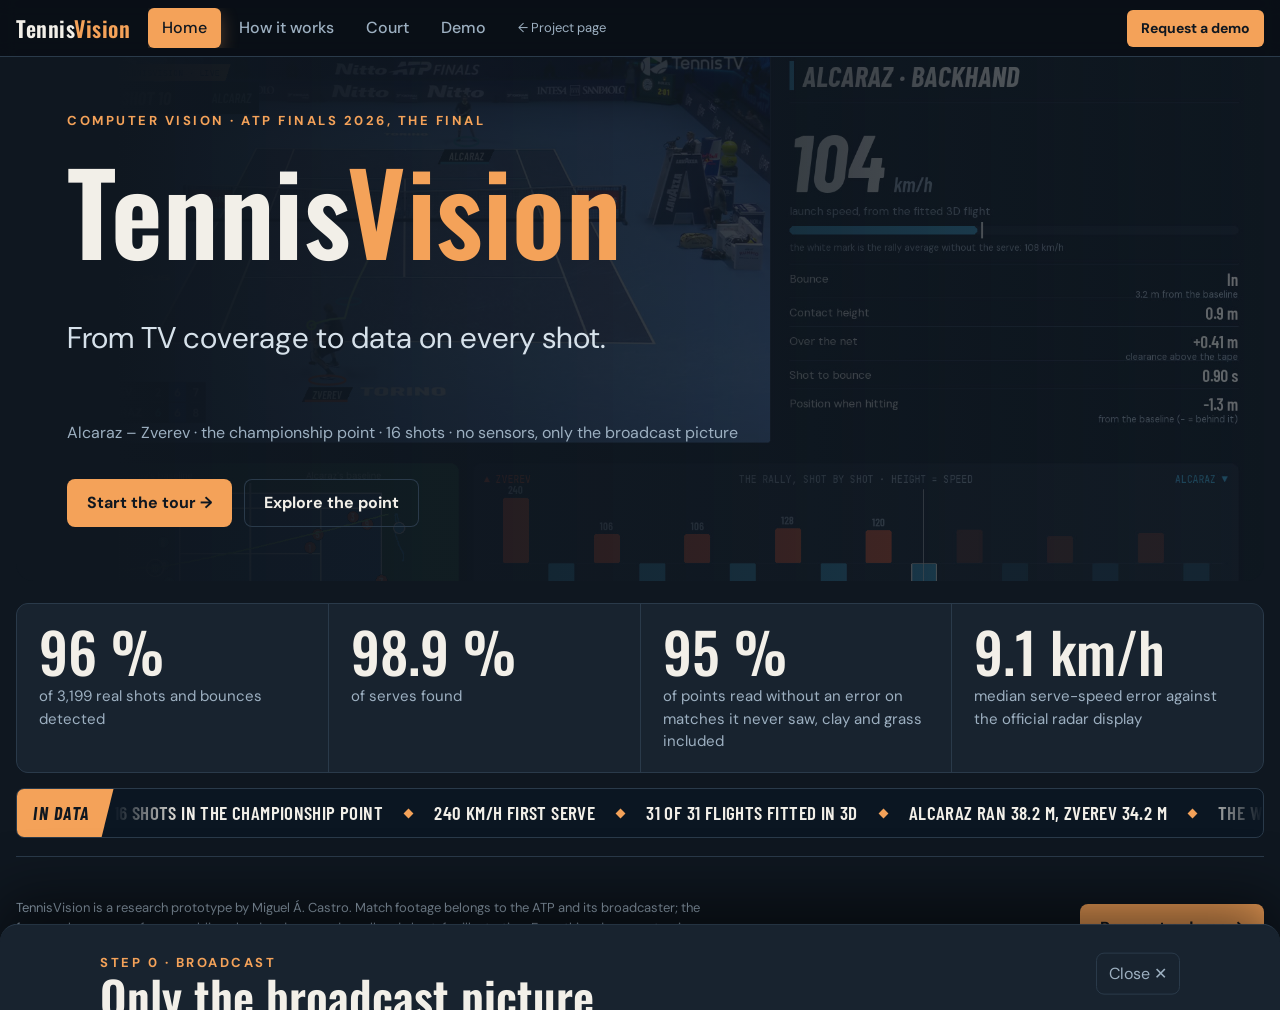
==== commit a1635f1f: "Browser-tab icons: each page shows its own logo (front page, 404 and older case pages use the front " ====
--- a/tennisvision/index.html
+++ b/tennisvision/index.html
@@ -9,7 +9,7 @@
 <meta property="og:description" content="From TV coverage to data on every shot. Shown on the championship point of the 2026 ATP Finals.">
 <meta property="og:image" content="https://mtorreslanda.com/assets/img/tennis-board-poster.jpg">
 <meta name="theme-color" content="#0f1720">
-<link rel="icon" href="../assets/img/favicon.svg" type="image/svg+xml">
+<link rel="icon" href="../assets/img/fav/tennisvision.svg?v=11" type="image/svg+xml">
 <link rel="preconnect" href="https://fonts.googleapis.com"><link rel="preconnect" href="https://fonts.gstatic.com" crossorigin>
 <link rel="stylesheet" href="https://fonts.googleapis.com/css2?family=Oswald:wght@400;500;600&family=Barlow+Condensed:ital,wght@0,600;1,600;1,700&family=DM+Sans:opsz,wght@9..40,400;9..40,500;9..40,700&family=JetBrains+Mono:wght@400;600&display=swap">
 <link rel="stylesheet" href="tv.css?v=1">
